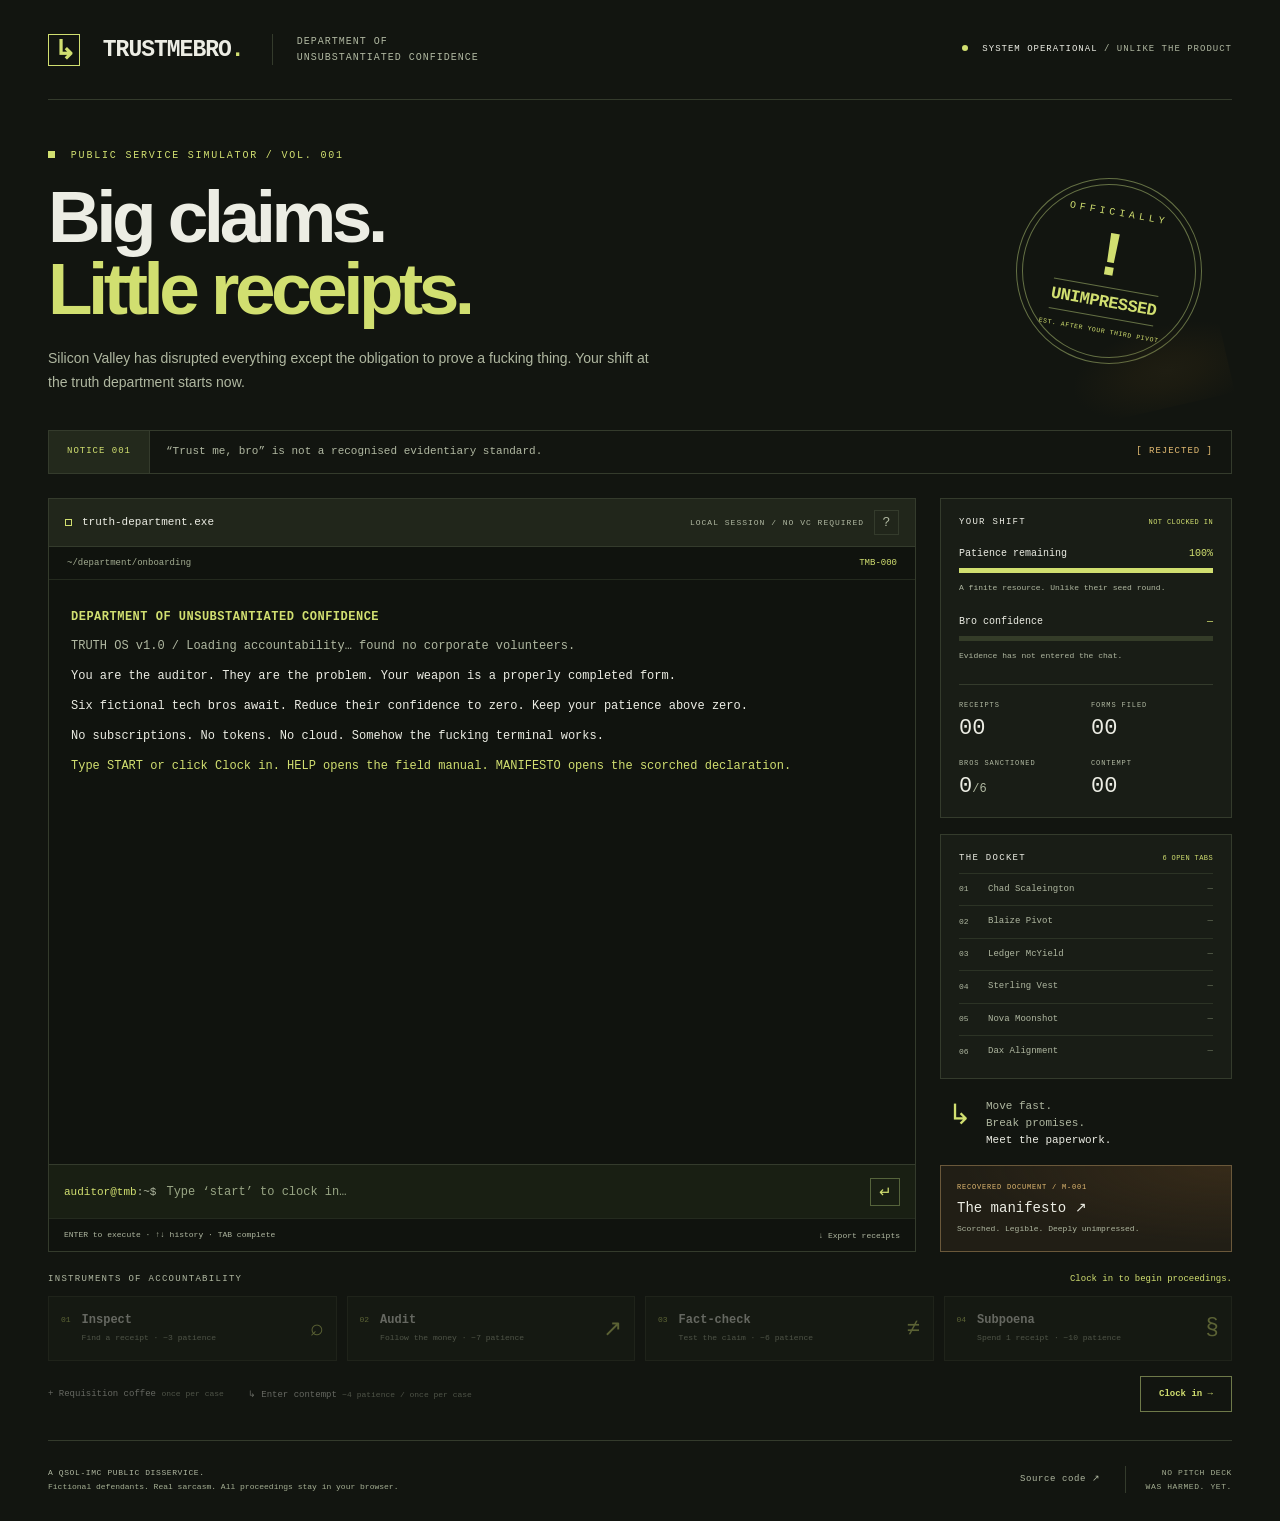
==== index.html @ b4abf9be "Build TrustMeBro terminal satire and scorched truth manifesto" ====
<!doctype html>
<html lang="en-AU">
<head>
  <meta charset="utf-8">
  <meta name="viewport" content="width=device-width, initial-scale=1">
  <meta name="theme-color" content="#121510">
  <meta name="description" content="Six tech bros. Zero receipts. A terminal game of bureaucratic warfare from the Department of Unsubstantiated Confidence.">
  <meta http-equiv="Content-Security-Policy" content="default-src 'self'; script-src 'self'; style-src 'self'; img-src 'self' data:; connect-src 'none'; object-src 'none'; base-uri 'none'; form-action 'none'">
  <title>TrustMeBro — Department of Unsubstantiated Confidence</title>
  <link rel="icon" href="./favicon.svg" type="image/svg+xml">
  <link rel="stylesheet" href="./style.css">
  <script src="./engine.js" defer></script>
  <script src="./app.js" defer></script>
</head>
<body>
  <div class="page-shell">
    <header class="masthead">
      <a class="wordmark" href="./" aria-label="TrustMeBro home"><span class="wordmark-icon" aria-hidden="true">↳</span> TRUSTMEBRO<span class="wordmark-period">.</span></a>
      <span class="department">DEPARTMENT OF<br>UNSUBSTANTIATED CONFIDENCE</span>
      <div class="system-state"><span class="status-light" aria-hidden="true"></span> SYSTEM OPERATIONAL<span class="muted"> / UNLIKE THE PRODUCT</span></div>
    </header>

    <main>
      <section class="intro" aria-labelledby="page-title">
        <div>
          <p class="eyebrow"><span class="tiny-square" aria-hidden="true"></span> PUBLIC SERVICE SIMULATOR / VOL. 001</p>
          <h1 id="page-title">Big claims.<br><span class="outline-text">Little receipts.</span></h1>
          <p class="intro-copy">Silicon Valley has disrupted everything except the obligation to prove a fucking thing. Your shift at the truth department starts now.</p>
        </div>
        <div class="seal" aria-label="Officially unimpressed. Evidence required.">
          <div class="seal-top">OFFICIALLY</div>
          <span class="seal-mark" aria-hidden="true">!</span>
          <div class="seal-title">UNIMPRESSED</div>
          <div class="seal-bottom">EST. AFTER YOUR THIRD PIVOT</div>
        </div>
      </section>

      <div class="ticker" aria-label="Department notice">
        <span class="ticker-label">NOTICE 001</span>
        <span id="notice">“Trust me, bro” is not a recognised evidentiary standard.</span>
        <span class="ticker-end" aria-hidden="true">[ REJECTED ]</span>
      </div>

      <div class="workspace">
        <section class="terminal" aria-labelledby="terminal-title">
          <div class="terminal-chrome">
            <span class="terminal-led" aria-hidden="true"></span>
            <h2 id="terminal-title">truth-department.exe</h2>
            <span class="chrome-note">LOCAL SESSION / NO VC REQUIRED</span>
            <button class="icon-button" id="help-button" type="button" aria-label="Open field manual">?</button>
          </div>
          <div class="terminal-location"><span id="terminal-path">~/department/onboarding</span><span id="case-code">TMB-000</span></div>
          <div class="transcript" id="transcript" role="log" aria-live="polite" aria-relevant="additions" tabindex="0" aria-label="Terminal output"></div>
          <div id="outcome" class="outcome" hidden></div>
          <form class="command-form" id="command-form" autocomplete="off">
            <label class="prompt" for="command">auditor@tmb<span aria-hidden="true">:~$</span><span class="sr-only"> command</span></label>
            <input id="command" name="command" type="text" maxlength="160" spellcheck="false" autocapitalize="off" autocomplete="off" placeholder="Type ‘start’ to clock in…" aria-describedby="command-hint">
            <button class="enter-button" type="submit" aria-label="Run command">↵</button>
          </form>
          <div class="terminal-footer" id="command-hint"><span>ENTER to execute · ↑↓ history · TAB complete</span><button id="export-button" type="button">↓ Export receipts</button></div>
        </section>

        <aside class="sidebar" aria-label="Audit status">
          <section class="panel vitals">
            <div class="panel-heading"><h2>YOUR SHIFT</h2><span id="phase-badge">NOT CLOCKED IN</span></div>
            <div class="meter-label"><label for="patience-meter">Patience remaining</label><span id="patience-value">100%</span></div>
            <progress id="patience-meter" max="100" value="100">100%</progress>
            <p class="meter-footnote" id="patience-note">A finite resource. Unlike their seed round.</p>
            <div class="meter-label"><label for="defence-meter">Bro confidence</label><span id="defence-value">—</span></div>
            <progress class="bro-meter" id="defence-meter" max="100" value="0">0%</progress>
            <p class="meter-footnote" id="bro-note">Evidence has not entered the chat.</p>
            <dl class="stat-grid">
              <div><dt>RECEIPTS</dt><dd id="evidence-value">00</dd></div>
              <div><dt>FORMS FILED</dt><dd id="forms-value">00</dd></div>
              <div><dt>BROS SANCTIONED</dt><dd id="sanctions-value">0<span>/6</span></dd></div>
              <div><dt>CONTEMPT</dt><dd id="contempt-value">00</dd></div>
            </dl>
          </section>
          <section class="panel docket-panel">
            <div class="panel-heading"><h2>THE DOCKET</h2><span>6 OPEN TABS</span></div>
            <ol class="docket" id="docket"></ol>
          </section>
          <div class="motto"><span aria-hidden="true">↳</span><p>Move fast.<br>Break promises.<br><strong>Meet the paperwork.</strong></p></div>
          <a class="manifesto-link" href="./manifesto.html" target="_blank" rel="noopener noreferrer"><span>RECOVERED DOCUMENT / M-001</span><strong>The manifesto ↗</strong><small>Scorched. Legible. Deeply unimpressed.</small></a>
        </aside>
      </div>

      <section class="action-bar" aria-labelledby="actions-title">
        <div class="actions-header"><h2 id="actions-title">INSTRUMENTS OF ACCOUNTABILITY</h2><span id="action-hint">Clock in to begin proceedings.</span></div>
        <div class="actions" id="actions">
          <button type="button" data-command="inspect" disabled><span class="action-key">01</span><span><strong>Inspect</strong><small>Find a receipt · −3 patience</small></span><span class="action-symbol" aria-hidden="true">⌕</span></button>
          <button type="button" data-command="audit" disabled><span class="action-key">02</span><span><strong>Audit</strong><small>Follow the money · −7 patience</small></span><span class="action-symbol" aria-hidden="true">↗</span></button>
          <button type="button" data-command="factcheck" disabled><span class="action-key">03</span><span><strong>Fact-check</strong><small>Test the claim · −6 patience</small></span><span class="action-symbol" aria-hidden="true">≠</span></button>
          <button type="button" data-command="subpoena" disabled><span class="action-key">04</span><span><strong>Subpoena</strong><small>Spend 1 receipt · −10 patience</small></span><span class="action-symbol" aria-hidden="true">§</span></button>
        </div>
        <div class="utility-actions"><button type="button" data-command="coffee" disabled>+ Requisition coffee <span>once per case</span></button><button type="button" data-command="roast" disabled>↳ Enter contempt <span>−4 patience / once per case</span></button><button type="button" data-command="start" id="primary-action">Clock in →</button></div>
      </section>

      <footer class="page-footer"><p>A QSOL-IMC PUBLIC DISSERVICE.<br><span>Fictional defendants. Real sarcasm. All proceedings stay in your browser.</span></p><a href="https://github.com/QSOLKCB/TrustMeBro" target="_blank" rel="noopener noreferrer">Source code ↗</a><p class="footer-stamp">NO PITCH DECK<br>WAS HARMED. YET.</p></footer>
    </main>
  </div>

  <dialog id="manual" aria-labelledby="manual-title">
    <div class="manual-header"><span class="eyebrow">DOCUMENT TMB-RTFM / REV. 1</span><button id="close-manual" class="icon-button" type="button" aria-label="Close field manual">×</button></div>
    <h2 id="manual-title">Weaponised administration.</h2>
    <p>Reduce each bro’s confidence to zero before your patience runs out. Six cases stand between you and a legally meaningless, emotionally satisfying verdict.</p>
    <dl class="manual-commands">
      <div><dt>inspect</dt><dd>Spend 3 patience to expose the current claim’s weakness and collect a receipt. Each claim can be inspected once.</dd></div>
      <div><dt>audit</dt><dd>Costs 7 patience. Best against creative accounting, concealed costs, and valuation bullshit.</dd></div>
      <div><dt>factcheck</dt><dd>Costs 6 patience. Best against impossible promises and cherry-picked demonstrations.</dd></div>
      <div><dt>subpoena</dt><dd>Costs 10 patience and one receipt. Best against secret records, missing consent, and conveniently misplaced documents.</dd></div>
      <div><dt>coffee / roast</dt><dd>Coffee restores 18 patience once per case. Roast knocks off 8 confidence for 4 patience, once per case. Contempt is a badge of office.</dd></div>
      <div><dt>next / restart</dt><dd>File the next case after a sanction, or start the whole shift again. Closing a case restores 16 patience.</dd></div>
      <div><dt>status / help / clear</dt><dd>Read your status, open this manual, or clear the visible terminal. Export still includes the complete shift.</dd></div>
      <div><dt>manifesto</dt><dd>Open the scorched declaration in a new tab. Your shift stays here; the paper has suffered enough.</dd></div>
    </dl>
    <p class="manual-note">Match the instrument to the claim for more damage. Inspecting first also gives a damage bonus. Claims rotate after an attack; receipts carry across cases. Read before swinging the stapler.</p>
    <button class="manual-done" id="manual-done" type="button">Understood. Where’s the stapler? →</button>
  </dialog>
  <noscript><p class="noscript">This game needs JavaScript to run. The bros have already claimed that makes it AGI.</p></noscript>
</body>
</html>
---- style.css ----
:root{color-scheme:dark;--bg:#121510;--panel:#191d16;--terminal:#10130e;--line:#343b2c;--text:#ecede4;--muted:#b0b8a1;--acid:#d1df70;--amber:#e3bb72;--red:#ed947e;--mono:'SFMono-Regular',Consolas,'Liberation Mono',monospace;--sans:Arial,Helvetica,sans-serif}
*{box-sizing:border-box}body{margin:0;background:var(--bg);color:var(--text);font-family:var(--sans);font-size:15px}button,input,a{-webkit-tap-highlight-color:transparent}button,input{font:inherit}button,a,input,dialog:focus{outline-offset:5px}button:focus-visible,a:focus-visible,input:focus-visible,[tabindex]:focus-visible{outline:2px solid var(--acid)}button{cursor:pointer}button:disabled{cursor:not-allowed;opacity:.38}a{color:inherit}button{color:var(--text)}[hidden]{display:none!important}.page-shell{max-width:1480px;margin:0 auto;padding:0 48px}.masthead{height:100px;display:flex;align-items:center;border-bottom:1px solid var(--line);gap:28px}.wordmark{text-decoration:none;font-family:var(--mono);font-weight:800;font-size:23px;letter-spacing:-1px;white-space:nowrap}.wordmark-icon{display:inline-grid;place-items:center;width:32px;height:32px;border:1px solid var(--acid);color:var(--acid);margin-right:10px;font-size:26px;vertical-align:middle}.wordmark-period{color:var(--acid)}.department{font:10px/1.55 var(--mono);letter-spacing:1px;color:var(--muted);border-left:1px solid var(--line);padding-left:24px}.system-state{margin-left:auto;font:9px/1.5 var(--mono);letter-spacing:1px}.muted{color:var(--muted)}.status-light{display:inline-block;width:6px;height:6px;border-radius:50%;background:var(--acid);margin-right:8px}.intro{display:flex;justify-content:space-between;align-items:center;gap:40px;padding:48px 0 36px}.eyebrow{font:10px/1.5 var(--mono);letter-spacing:1.8px;color:var(--acid);margin:0 0 18px}.tiny-square{display:inline-block;background:var(--acid);width:7px;height:7px;margin-right:8px}h1{font-size:clamp(48px,5.7vw,82px);font-weight:800;line-height:.99;letter-spacing:-4.5px;margin:0}.outline-text{color:var(--acid)}.intro-copy{max-width:615px;font-size:14px;line-height:1.65;color:var(--muted);margin:22px 0 0}.seal{width:186px;height:186px;border:1px solid #647044;outline:1px solid #647044;outline-offset:-7px;border-radius:50%;display:flex;flex-direction:column;align-items:center;justify-content:center;color:var(--acid);transform:rotate(10deg);flex-shrink:0;margin-right:30px}.seal-top{font:10px var(--mono);letter-spacing:4px}.seal-mark{font:bold 61px/.95 var(--sans);padding:8px 0 4px}.seal-title{font:bold 17px var(--mono);letter-spacing:-.5px;border-top:1px solid #647044;border-bottom:1px solid #647044;padding:5px 0}.seal-bottom{font:6.5px var(--mono);letter-spacing:.6px;margin-top:10px}.ticker{display:flex;align-items:center;border:1px solid var(--line);font:11px/1.5 var(--mono);margin-bottom:24px;min-height:44px}.ticker-label{color:var(--acid);align-self:stretch;display:flex;align-items:center;padding:12px 18px;background:#23291c;white-space:nowrap;border-right:1px solid var(--line);font-size:9px;letter-spacing:1px}.ticker #notice{padding:10px 16px;color:var(--muted)}.ticker-end{margin-left:auto;padding:0 18px;white-space:nowrap;color:var(--amber);font-size:9px;letter-spacing:1px}.workspace{display:grid;grid-template-columns:minmax(0,1fr) 292px;gap:24px}.terminal{border:1px solid var(--line);background:var(--terminal);min-width:0;display:flex;flex-direction:column}.terminal-chrome{display:flex;gap:10px;align-items:center;padding:11px 16px;background:#21261b;border-bottom:1px solid var(--line);min-height:45px}.terminal-led{width:7px;height:7px;border:1px solid var(--acid)}.terminal h2{font:11px var(--mono);font-weight:normal;margin:0}.chrome-note{margin-left:auto;color:var(--muted);font:8px var(--mono);letter-spacing:1px}.icon-button{width:25px;height:25px;border:1px solid var(--line);background:transparent;font:13px var(--mono);color:var(--muted)}.icon-button:hover{border-color:var(--acid);color:var(--acid)}.terminal-location{display:flex;justify-content:space-between;gap:10px;padding:11px 18px;border-bottom:1px solid #242a1e;font:9px var(--mono);color:#a3ad92}.terminal-location span:last-child{color:var(--acid)}.transcript{height:380px;overflow:auto;overscroll-behavior:contain;padding:22px;scrollbar-width:thin;scrollbar-color:#475137 var(--terminal);font:12px/1.65 var(--mono)}.log-line{margin:0 0 10px;white-space:pre-wrap;overflow-wrap:anywhere}.log-line:last-child{margin-bottom:0}.log-line.system{color:var(--muted)}.log-line.heading{color:var(--acid);font-weight:700;letter-spacing:.5px;padding-top:6px}.log-line.quote{color:var(--amber);border-left:2px solid #77633e;padding-left:12px;margin:14px 0}.log-line.receipt{color:var(--acid)}.log-line.error{color:var(--red)}.log-line.command{color:#8d9979;margin-top:16px}.log-line.result{color:var(--text)}.log-line.stamp{display:inline-block;border:1px solid var(--acid);padding:6px 12px;color:var(--acid);font-weight:bold;letter-spacing:2px;margin-top:5px}.log-line small{font:inherit}.command-form{display:flex;align-items:center;gap:10px;background:#191f13;border-top:1px solid var(--line);padding:11px 15px;margin-top:auto;min-height:54px}.prompt{font:11px var(--mono);color:var(--acid);white-space:nowrap}.prompt span:not(.sr-only){color:var(--muted)}.command-form input{width:100%;min-width:0;border:0;background:transparent;color:var(--text);font:12px var(--mono);padding:7px 0;border-radius:0}.command-form input::placeholder{color:#98a584}.enter-button{flex-shrink:0;border:1px solid #55633b;background:transparent;color:var(--acid);width:30px;height:28px}.enter-button:hover{background:#2c351f}.terminal-footer{display:flex;justify-content:space-between;gap:10px;padding:10px 15px;font:8px/1.5 var(--mono);color:var(--muted);border-top:1px solid #242a1e}.terminal-footer button{background:transparent;border:0;color:var(--muted);font:8px var(--mono);padding:0}.terminal-footer button:hover{color:var(--acid)}.sidebar{display:flex;flex-direction:column;gap:16px}.panel{background:var(--panel);border:1px solid var(--line);padding:18px}.panel-heading{display:flex;justify-content:space-between;align-items:center;gap:8px;margin-bottom:21px}.panel-heading h2{font:9px var(--mono);letter-spacing:1.3px;margin:0;color:var(--text)}.panel-heading>span{color:var(--acid);font:7px var(--mono);text-align:right;letter-spacing:.4px}.meter-label{display:flex;align-items:center;justify-content:space-between;font:10px var(--mono);margin:0 0 9px;gap:10px}.meter-label span{color:var(--acid)}progress{appearance:none;-webkit-appearance:none;display:block;width:100%;height:5px;border:0;background:#343c28;accent-color:var(--acid)}progress::-webkit-progress-bar{background:#343c28}progress::-webkit-progress-value{background:var(--acid)}progress::-moz-progress-bar{background:var(--acid)}progress.bro-meter::-webkit-progress-value{background:var(--amber)}progress.bro-meter::-moz-progress-bar{background:var(--amber)}.meter-footnote{font:8px/1.5 var(--mono);color:var(--muted);margin:9px 0 22px}.stat-grid{margin:0;display:grid;grid-template-columns:1fr 1fr;border-top:1px solid var(--line);gap:18px 10px;padding-top:16px}.stat-grid dt{font:7px var(--mono);letter-spacing:.9px;color:var(--muted);margin-bottom:7px}.stat-grid dd{font:22px var(--mono);margin:0}.stat-grid dd span{color:var(--muted);font-size:12px}.docket-panel{padding-bottom:10px}.docket-panel .panel-heading{margin-bottom:10px}.docket{list-style:none;padding:0;margin:0}.docket li{display:flex;gap:9px;align-items:center;font:9px/1.5 var(--mono);padding:9px 0;border-top:1px solid #2c3325;color:var(--muted)}.docket .docket-number{font-size:8px;min-width:20px}.docket .docket-name{flex:1}.docket .docket-symbol{color:#6a745b}.docket li.active{color:var(--acid)}.docket li.closed .docket-name{text-decoration:line-through;text-decoration-color:#707d4c}.docket li.closed .docket-symbol{color:var(--acid)}.motto{display:flex;gap:15px;padding:3px 0 0 8px;color:var(--muted)}.motto>span{color:var(--acid);font:28px var(--mono)}.motto p{font:11px/1.55 var(--mono);margin:0}.motto strong{color:var(--text);font-weight:normal}.action-bar{padding:22px 0 0}.actions-header{display:flex;align-items:center;justify-content:space-between;gap:15px;margin-bottom:12px}.actions-header h2{font:9px var(--mono);letter-spacing:1.3px;color:var(--muted);margin:0}.actions-header>span{font:9px var(--mono);color:var(--acid)}.actions{display:grid;grid-template-columns:repeat(4,minmax(0,1fr));gap:10px}.actions>button{background:#1c2216;border:1px solid var(--line);display:flex;align-items:center;gap:11px;text-align:left;padding:16px 12px;min-width:0;transition:background .15s,border-color .15s}.actions>button:not(:disabled):hover{background:#2b351c;border-color:#8c9a57}.action-key{align-self:flex-start;color:var(--acid);font:8px var(--mono);padding-top:2px}.actions strong{font:12px var(--mono);display:block;font-weight:700}.actions small{font:8px/1.5 var(--mono);display:block;color:var(--muted);margin-top:5px}.action-symbol{font:23px var(--mono);color:var(--acid);margin-left:auto}.utility-actions{display:flex;gap:24px;align-items:center;margin-top:15px}.utility-actions button{background:transparent;border:0;font:9px var(--mono);padding:8px 0;color:var(--text)}.utility-actions button span{color:var(--muted);font-size:8px}.utility-actions button:not(:disabled):hover{color:var(--acid)}.utility-actions #primary-action{margin-left:auto;color:var(--acid);border:1px solid #6e7949;padding:12px 18px;font-weight:bold}.utility-actions #primary-action:hover{background:#2c351f}.page-footer{display:flex;align-items:center;gap:24px;padding:25px 0 28px;margin-top:28px;border-top:1px solid var(--line);color:var(--muted);font:8px/1.7 var(--mono);letter-spacing:.6px}.page-footer p{margin:0}.page-footer p span{letter-spacing:0;color:#a5af93}.page-footer>a{margin-left:auto;color:var(--muted);text-decoration:none;white-space:nowrap;font-size:9px}.page-footer>a:hover{color:var(--acid)}.footer-stamp{text-align:right;color:#a5af93;border-left:1px solid var(--line);padding-left:20px}.outcome{border-top:1px solid var(--line);padding:18px 22px;background:#242d17}.outcome p{font:10px/1.6 var(--mono);margin:0;color:var(--muted)}.outcome h3{font:bold 24px/1.15 var(--sans);margin:6px 0 8px;letter-spacing:-.5px;color:var(--acid)}.outcome.lost{background:#2a2118}.outcome.lost h3{color:var(--amber)}dialog{background:var(--panel);border:1px solid #667340;color:var(--text);width:min(630px,calc(100% - 32px));padding:26px;max-height:85vh;overflow:auto}dialog::backdrop{background:#050703d9}dialog h2{font-size:28px;letter-spacing:-1px;margin:14px 0}dialog p{font:12px/1.65 var(--mono);color:var(--muted)}.manual-header{display:flex;align-items:center;justify-content:space-between;gap:10px}.manual-header .eyebrow{margin:0;font-size:8px}.manual-commands{font:11px/1.6 var(--mono);margin:24px 0}.manual-commands>div{display:grid;grid-template-columns:145px 1fr;gap:15px;border-top:1px solid var(--line);padding:12px 0}.manual-commands dt{color:var(--acid)}.manual-commands dd{margin:0;color:var(--muted)}.manual-note{border-left:2px solid var(--acid);padding-left:12px}.manual-done{background:var(--acid);color:var(--bg);border:0;padding:13px 16px;font:11px var(--mono);margin-top:8px}.sr-only{position:absolute;width:1px;height:1px;padding:0;margin:-1px;overflow:hidden;clip:rect(0,0,0,0);white-space:nowrap;border:0}.noscript{background:var(--amber);color:#121510;position:fixed;bottom:0;left:0;right:0;padding:20px;text-align:center;margin:0}
@media(min-width:1450px){.transcript{height:410px}}@media(max-width:1100px){.page-shell{padding:0 28px}.system-state .muted{display:none}.workspace{grid-template-columns:minmax(0,1fr) 260px;gap:18px}.actions>button{gap:8px;padding:14px 10px}.action-symbol{display:none}.seal{margin-right:15px;width:160px;height:160px}.seal-title{font-size:15px}.seal-mark{font-size:52px}.seal-bottom{font-size:5.7px}.utility-actions{gap:18px}}@media(max-width:820px){.page-shell{padding:0 22px}.masthead{height:80px;gap:18px}.wordmark{font-size:20px}.department{font-size:8px;padding-left:18px}.system-state{display:none}.intro{padding:36px 0 30px;gap:25px}h1{font-size:59px;letter-spacing:-3px}.intro-copy{font-size:13px}.seal{width:130px;height:130px;margin-right:5px}.seal-top{font-size:8px;letter-spacing:2px}.seal-title{font-size:12px}.seal-mark{font-size:43px}.seal-bottom{font-size:4.5px}.workspace{grid-template-columns:minmax(0,1fr)}.sidebar{display:grid;grid-template-columns:1fr 1fr;gap:16px}.motto{display:none}.docket li{padding:12px 0}.transcript{height:355px}.actions{grid-template-columns:1fr 1fr}.action-symbol{display:block}.actions small{font-size:9px}.action-bar{padding-top:20px}.actions-header{align-items:flex-start}.utility-actions{flex-wrap:wrap;gap:6px 20px}.footer-stamp{display:none}}@media(max-width:520px){.page-shell{padding:0 16px}.masthead{height:70px;gap:12px}.wordmark{font-size:18px}.wordmark-icon{width:26px;height:26px;font-size:22px;margin-right:4px}.department{font-size:6.5px;letter-spacing:.5px;padding-left:12px}.intro{padding:29px 0 25px}.eyebrow{font-size:8px;letter-spacing:1px;margin-bottom:15px}h1{font-size:49px;letter-spacing:-2.6px}.intro-copy{font-size:12px;margin-top:17px;line-height:1.7}.seal{display:none}.ticker{font-size:9px;margin-bottom:16px}.ticker-label{padding:9px;font-size:7px}.ticker #notice{padding:10px}.ticker-end{display:none}.terminal-chrome{padding:10px 12px}.chrome-note{font-size:6px;letter-spacing:.2px}.terminal h2{font-size:9px}.terminal-location{padding:10px 12px;font-size:8px}.transcript{padding:16px;height:355px;font-size:11px;line-height:1.7}.command-form{padding:9px 10px;gap:7px}.prompt{font-size:9px}.command-form input{font-size:10px}.terminal-footer{padding:10px;font-size:7px;gap:6px}.terminal-footer button{font-size:7px;white-space:nowrap}.sidebar{gap:12px}.panel{padding:13px}.panel-heading{margin-bottom:15px}.panel-heading h2{font-size:8px;letter-spacing:.5px}.panel-heading>span{font-size:6px}.meter-label{font-size:8px}.meter-footnote{font-size:7px;margin-bottom:17px}.stat-grid{gap:14px 8px}.stat-grid dt{font-size:6px;letter-spacing:.3px}.stat-grid dd{font-size:19px}.docket li{font-size:8px;padding:12px 0;gap:4px}.docket .docket-number{min-width:14px;font-size:7px}.docket .docket-symbol{font-size:7px}.actions-header{display:block}.actions-header h2{font-size:8px}.actions-header>span{display:block;font-size:8px;margin-top:8px;line-height:1.5}.actions{gap:8px}.actions>button{padding:13px 9px;gap:7px}.actions strong{font-size:11px}.actions small{font-size:7px}.action-symbol{font-size:19px}.utility-actions{gap:3px 13px}.utility-actions button{font-size:8px;line-height:1.6}.utility-actions button span{display:block;font-size:7px}.utility-actions #primary-action{font-size:9px;padding:11px 13px}.page-footer{font-size:7px;letter-spacing:.2px;gap:10px;padding-top:20px;margin-top:22px;align-items:flex-start}.page-footer>a{font-size:8px}.outcome{padding:16px}.outcome h3{font-size:22px}.manual-commands>div{grid-template-columns:1fr;gap:5px}dialog{padding:20px}dialog h2{font-size:25px}}
@media(prefers-reduced-motion:reduce){*{scroll-behavior:auto!important;transition:none!important}}
.manifesto-link{display:block;border:1px solid #6a583a;background:radial-gradient(ellipse at 100% 0,#61442255,transparent 65%),#211e15;padding:16px;text-decoration:none}.manifesto-link>span{display:block;font:7px/1.5 var(--mono);color:var(--amber);letter-spacing:.8px}.manifesto-link strong{display:block;font:14px var(--mono);color:var(--text);margin:7px 0}.manifesto-link small{display:block;font:8px/1.5 var(--mono);color:var(--muted)}.manifesto-link:hover{border-color:var(--amber)}.intro{position:relative}.intro::after{content:'';position:absolute;pointer-events:none;right:5px;bottom:17px;width:175px;height:90px;background:radial-gradient(ellipse at 65% 60%,#ae7c2a14 0,#5c421321 21%,transparent 60%);transform:rotate(-13deg)}.back-link{font:10px/1.5 var(--mono);color:var(--acid);text-decoration:none;margin-left:auto}.back-link:hover{text-decoration:underline}.manifesto-main{max-width:1020px;margin:40px auto}.recovery-strip{display:flex;align-items:center;justify-content:space-between;gap:24px;margin:0 0 22px}.recovery-strip .eyebrow{margin:0;font-size:9px}.damage-stamp{font:8px/1.6 var(--mono);color:var(--amber);letter-spacing:.7px;text-align:right}.manifesto-paper{position:relative;background:radial-gradient(ellipse at 0 2%,#372313 0,#7c4825 1.4%,#ab7950 2.5%,transparent 6%),radial-gradient(ellipse at 100% 38%,#2e2117 0,#5d3a21 1%,#ae7c4c 2.3%,transparent 5%),radial-gradient(ellipse at 2% 100%,#211911 0,#734425 2%,#a57c4a 3.5%,transparent 7%),radial-gradient(ellipse at 100% 100%,#392417 0,#906237 1.8%,transparent 5%),linear-gradient(100deg,#c9b58f,#dfcfac 35%,#d6c49d 80%,#b8a17e);color:#292319;padding:54px 68px 40px;border:1px solid #765335;box-shadow:0 0 0 3px #291e16,0 10px 40px #0006,inset 0 0 25px #502e2170;clip-path:polygon(0 0,98% 0,99% .2%,100% 0,100% 14%,99.4% 14.4%,100% 14.8%,100% 37.3%,99% 37.5%,99.6% 38.1%,98.8% 38.5%,100% 39%,100% 70%,99.4% 70.2%,100% 70.5%,100% 99.7%,98% 100%,.7% 100%,1.2% 98.7%,0 98.3%,.4% 97.5%,0 96.7%,0 3%,1% 2.8%,.5% 2.1%,1.3% 1.7%,0 1.3%)}.manifesto-paper::before{content:'';position:absolute;inset:0;pointer-events:none;background:radial-gradient(ellipse at 9% 0,#38251166,transparent 9%),radial-gradient(ellipse at 91% 40%,#7a422211,transparent 20%),radial-gradient(ellipse at 0 93%,#38251188,transparent 9%);box-shadow:inset 7px 0 12px #38251150,inset -6px 0 12px #38251140}.paper-meta{display:flex;justify-content:space-between;gap:20px;padding-bottom:15px;border-bottom:1px solid #827657;font:7px/1.6 var(--mono);letter-spacing:.8px}.paper-kicker{font:11px/1.5 var(--mono);letter-spacing:1px;text-transform:uppercase;margin:34px 0 16px;color:#4f432b}.manifesto-paper h1{font-size:clamp(37px,5vw,65px);line-height:1.04;letter-spacing:-3px}.manifesto-paper h1 span{color:#834a2a}.paper-deck{font:15px/1.65 var(--mono);margin:24px 0 25px;max-width:740px}.paper-stamp{display:inline-block;color:#7e3a23;border:3px double #7e3a23;padding:10px 16px;font:bold 13px var(--mono);letter-spacing:2px;transform:rotate(-3deg);margin:0 0 26px;opacity:.92}.manifesto-article{padding:25px 0;border-top:1px solid #9a8a66}.article-number{font:8px/1.5 var(--mono);color:#604e2d;letter-spacing:1.6px}.manifesto-article h2{font:800 26px/1.15 var(--sans);letter-spacing:-.6px;margin:10px 0 17px}.manifesto-article p,.final-order p{font:13px/1.8 var(--mono);margin:14px 0 0;max-width:760px}.final-order{border:2px solid #57361f;border-left:7px solid #57361f;background:#88632c13;padding:26px;margin:20px 0 32px}.final-order h2{font:bold 52px/1.1 var(--sans);letter-spacing:-2px;margin:10px 0 17px;color:#713b24}.final-order strong{font-weight:bold;letter-spacing:2px;color:#713b24}.paper-signature{display:flex;justify-content:space-between;gap:20px;border-top:1px solid #9a8a66;padding-top:18px;font:7px/1.7 var(--mono);text-transform:uppercase;letter-spacing:.6px}.paper-signature span:last-child{text-align:right}.manifesto-afterword{display:flex;align-items:center;justify-content:space-between;gap:28px;padding:22px 0}.manifesto-afterword p{font:9px/1.7 var(--mono);max-width:600px;color:var(--muted);margin:0}.manifesto-afterword a{white-space:nowrap}
@media(max-width:820px){.manifesto-link{grid-column:1/-1;padding:13px 16px}.manifesto-link strong{margin:6px 0}.manifesto-paper{padding:42px}.manifesto-main{margin-top:28px}.recovery-strip{align-items:flex-start}.manifesto-afterword{flex-direction:column;align-items:flex-start;gap:16px}.manifesto-afterword .back-link{margin-left:0}}@media(max-width:520px){.manifesto-link small{font-size:8px}.manifesto-page .department{display:none}.manifesto-page .back-link{font-size:8px}.recovery-strip{display:block}.recovery-strip .eyebrow{font-size:7px}.damage-stamp{display:block;text-align:left;font-size:7px;margin-top:10px}.manifesto-paper{padding:31px 24px 25px}.paper-meta{display:block;font-size:6px;letter-spacing:.3px}.paper-meta span{display:block;margin-bottom:5px}.paper-kicker{font-size:8px;letter-spacing:.5px;margin-top:24px}.manifesto-paper h1{font-size:38px;letter-spacing:-1.8px}.paper-deck{font-size:11px;line-height:1.8;margin:19px 0}.paper-stamp{font-size:8px;letter-spacing:1.2px;padding:9px 10px;margin:5px 0 17px}.manifesto-article{padding:21px 0}.manifesto-article h2{font-size:23px}.manifesto-article p,.final-order p{font-size:11px;line-height:1.85}.article-number{font-size:7px}.final-order{padding:19px 16px}.final-order h2{font-size:36px;letter-spacing:-1.2px}.paper-signature{display:block;font-size:6px}.paper-signature span{display:block}.paper-signature span:last-child{text-align:left;margin-top:10px}.manifesto-afterword p{font-size:8px}.intro::after{display:none}}
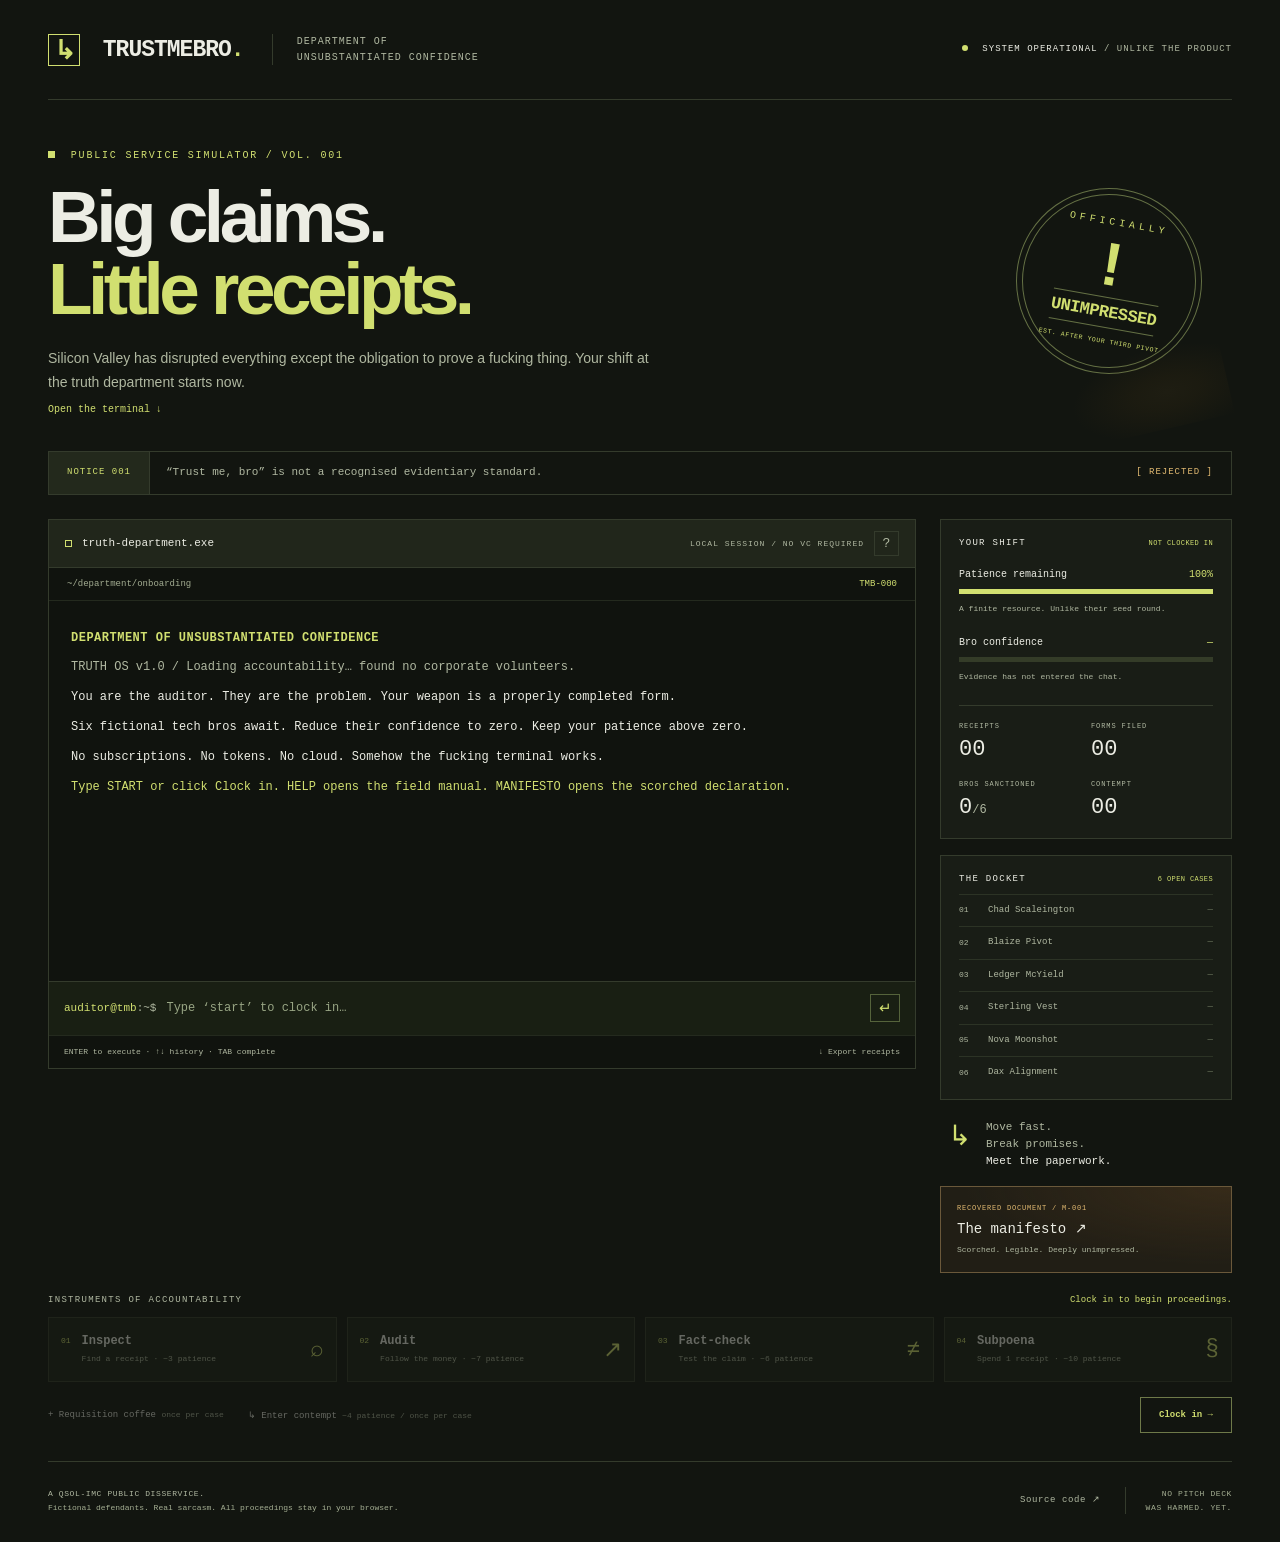
==== commit 46cd8480: "Polish terminal access and docket status after browser verification" ====
--- a/index.html
+++ b/index.html
@@ -26,6 +26,7 @@
           <p class="eyebrow"><span class="tiny-square" aria-hidden="true"></span> PUBLIC SERVICE SIMULATOR / VOL. 001</p>
           <h1 id="page-title">Big claims.<br><span class="outline-text">Little receipts.</span></h1>
           <p class="intro-copy">Silicon Valley has disrupted everything except the obligation to prove a fucking thing. Your shift at the truth department starts now.</p>
+          <a class="terminal-jump" href="#terminal-title">Open the terminal ↓</a>
         </div>
         <div class="seal" aria-label="Officially unimpressed. Evidence required.">
           <div class="seal-top">OFFICIALLY</div>
@@ -77,7 +78,7 @@
             </dl>
           </section>
           <section class="panel docket-panel">
-            <div class="panel-heading"><h2>THE DOCKET</h2><span>6 OPEN TABS</span></div>
+            <div class="panel-heading"><h2>THE DOCKET</h2><span id="docket-open">6 OPEN CASES</span></div>
             <ol class="docket" id="docket"></ol>
           </section>
           <div class="motto"><span aria-hidden="true">↳</span><p>Move fast.<br>Break promises.<br><strong>Meet the paperwork.</strong></p></div>
--- a/style.css
+++ b/style.css
@@ -2,5 +2,6 @@
 *{box-sizing:border-box}body{margin:0;background:var(--bg);color:var(--text);font-family:var(--sans);font-size:15px}button,input,a{-webkit-tap-highlight-color:transparent}button,input{font:inherit}button,a,input,dialog:focus{outline-offset:5px}button:focus-visible,a:focus-visible,input:focus-visible,[tabindex]:focus-visible{outline:2px solid var(--acid)}button{cursor:pointer}button:disabled{cursor:not-allowed;opacity:.38}a{color:inherit}button{color:var(--text)}[hidden]{display:none!important}.page-shell{max-width:1480px;margin:0 auto;padding:0 48px}.masthead{height:100px;display:flex;align-items:center;border-bottom:1px solid var(--line);gap:28px}.wordmark{text-decoration:none;font-family:var(--mono);font-weight:800;font-size:23px;letter-spacing:-1px;white-space:nowrap}.wordmark-icon{display:inline-grid;place-items:center;width:32px;height:32px;border:1px solid var(--acid);color:var(--acid);margin-right:10px;font-size:26px;vertical-align:middle}.wordmark-period{color:var(--acid)}.department{font:10px/1.55 var(--mono);letter-spacing:1px;color:var(--muted);border-left:1px solid var(--line);padding-left:24px}.system-state{margin-left:auto;font:9px/1.5 var(--mono);letter-spacing:1px}.muted{color:var(--muted)}.status-light{display:inline-block;width:6px;height:6px;border-radius:50%;background:var(--acid);margin-right:8px}.intro{display:flex;justify-content:space-between;align-items:center;gap:40px;padding:48px 0 36px}.eyebrow{font:10px/1.5 var(--mono);letter-spacing:1.8px;color:var(--acid);margin:0 0 18px}.tiny-square{display:inline-block;background:var(--acid);width:7px;height:7px;margin-right:8px}h1{font-size:clamp(48px,5.7vw,82px);font-weight:800;line-height:.99;letter-spacing:-4.5px;margin:0}.outline-text{color:var(--acid)}.intro-copy{max-width:615px;font-size:14px;line-height:1.65;color:var(--muted);margin:22px 0 0}.seal{width:186px;height:186px;border:1px solid #647044;outline:1px solid #647044;outline-offset:-7px;border-radius:50%;display:flex;flex-direction:column;align-items:center;justify-content:center;color:var(--acid);transform:rotate(10deg);flex-shrink:0;margin-right:30px}.seal-top{font:10px var(--mono);letter-spacing:4px}.seal-mark{font:bold 61px/.95 var(--sans);padding:8px 0 4px}.seal-title{font:bold 17px var(--mono);letter-spacing:-.5px;border-top:1px solid #647044;border-bottom:1px solid #647044;padding:5px 0}.seal-bottom{font:6.5px var(--mono);letter-spacing:.6px;margin-top:10px}.ticker{display:flex;align-items:center;border:1px solid var(--line);font:11px/1.5 var(--mono);margin-bottom:24px;min-height:44px}.ticker-label{color:var(--acid);align-self:stretch;display:flex;align-items:center;padding:12px 18px;background:#23291c;white-space:nowrap;border-right:1px solid var(--line);font-size:9px;letter-spacing:1px}.ticker #notice{padding:10px 16px;color:var(--muted)}.ticker-end{margin-left:auto;padding:0 18px;white-space:nowrap;color:var(--amber);font-size:9px;letter-spacing:1px}.workspace{display:grid;grid-template-columns:minmax(0,1fr) 292px;gap:24px}.terminal{border:1px solid var(--line);background:var(--terminal);min-width:0;display:flex;flex-direction:column}.terminal-chrome{display:flex;gap:10px;align-items:center;padding:11px 16px;background:#21261b;border-bottom:1px solid var(--line);min-height:45px}.terminal-led{width:7px;height:7px;border:1px solid var(--acid)}.terminal h2{font:11px var(--mono);font-weight:normal;margin:0}.chrome-note{margin-left:auto;color:var(--muted);font:8px var(--mono);letter-spacing:1px}.icon-button{width:25px;height:25px;border:1px solid var(--line);background:transparent;font:13px var(--mono);color:var(--muted)}.icon-button:hover{border-color:var(--acid);color:var(--acid)}.terminal-location{display:flex;justify-content:space-between;gap:10px;padding:11px 18px;border-bottom:1px solid #242a1e;font:9px var(--mono);color:#a3ad92}.terminal-location span:last-child{color:var(--acid)}.transcript{height:380px;overflow:auto;overscroll-behavior:contain;padding:22px;scrollbar-width:thin;scrollbar-color:#475137 var(--terminal);font:12px/1.65 var(--mono)}.log-line{margin:0 0 10px;white-space:pre-wrap;overflow-wrap:anywhere}.log-line:last-child{margin-bottom:0}.log-line.system{color:var(--muted)}.log-line.heading{color:var(--acid);font-weight:700;letter-spacing:.5px;padding-top:6px}.log-line.quote{color:var(--amber);border-left:2px solid #77633e;padding-left:12px;margin:14px 0}.log-line.receipt{color:var(--acid)}.log-line.error{color:var(--red)}.log-line.command{color:#8d9979;margin-top:16px}.log-line.result{color:var(--text)}.log-line.stamp{display:inline-block;border:1px solid var(--acid);padding:6px 12px;color:var(--acid);font-weight:bold;letter-spacing:2px;margin-top:5px}.log-line small{font:inherit}.command-form{display:flex;align-items:center;gap:10px;background:#191f13;border-top:1px solid var(--line);padding:11px 15px;margin-top:auto;min-height:54px}.prompt{font:11px var(--mono);color:var(--acid);white-space:nowrap}.prompt span:not(.sr-only){color:var(--muted)}.command-form input{width:100%;min-width:0;border:0;background:transparent;color:var(--text);font:12px var(--mono);padding:7px 0;border-radius:0}.command-form input::placeholder{color:#98a584}.enter-button{flex-shrink:0;border:1px solid #55633b;background:transparent;color:var(--acid);width:30px;height:28px}.enter-button:hover{background:#2c351f}.terminal-footer{display:flex;justify-content:space-between;gap:10px;padding:10px 15px;font:8px/1.5 var(--mono);color:var(--muted);border-top:1px solid #242a1e}.terminal-footer button{background:transparent;border:0;color:var(--muted);font:8px var(--mono);padding:0}.terminal-footer button:hover{color:var(--acid)}.sidebar{display:flex;flex-direction:column;gap:16px}.panel{background:var(--panel);border:1px solid var(--line);padding:18px}.panel-heading{display:flex;justify-content:space-between;align-items:center;gap:8px;margin-bottom:21px}.panel-heading h2{font:9px var(--mono);letter-spacing:1.3px;margin:0;color:var(--text)}.panel-heading>span{color:var(--acid);font:7px var(--mono);text-align:right;letter-spacing:.4px}.meter-label{display:flex;align-items:center;justify-content:space-between;font:10px var(--mono);margin:0 0 9px;gap:10px}.meter-label span{color:var(--acid)}progress{appearance:none;-webkit-appearance:none;display:block;width:100%;height:5px;border:0;background:#343c28;accent-color:var(--acid)}progress::-webkit-progress-bar{background:#343c28}progress::-webkit-progress-value{background:var(--acid)}progress::-moz-progress-bar{background:var(--acid)}progress.bro-meter::-webkit-progress-value{background:var(--amber)}progress.bro-meter::-moz-progress-bar{background:var(--amber)}.meter-footnote{font:8px/1.5 var(--mono);color:var(--muted);margin:9px 0 22px}.stat-grid{margin:0;display:grid;grid-template-columns:1fr 1fr;border-top:1px solid var(--line);gap:18px 10px;padding-top:16px}.stat-grid dt{font:7px var(--mono);letter-spacing:.9px;color:var(--muted);margin-bottom:7px}.stat-grid dd{font:22px var(--mono);margin:0}.stat-grid dd span{color:var(--muted);font-size:12px}.docket-panel{padding-bottom:10px}.docket-panel .panel-heading{margin-bottom:10px}.docket{list-style:none;padding:0;margin:0}.docket li{display:flex;gap:9px;align-items:center;font:9px/1.5 var(--mono);padding:9px 0;border-top:1px solid #2c3325;color:var(--muted)}.docket .docket-number{font-size:8px;min-width:20px}.docket .docket-name{flex:1}.docket .docket-symbol{color:#6a745b}.docket li.active{color:var(--acid)}.docket li.closed .docket-name{text-decoration:line-through;text-decoration-color:#707d4c}.docket li.closed .docket-symbol{color:var(--acid)}.motto{display:flex;gap:15px;padding:3px 0 0 8px;color:var(--muted)}.motto>span{color:var(--acid);font:28px var(--mono)}.motto p{font:11px/1.55 var(--mono);margin:0}.motto strong{color:var(--text);font-weight:normal}.action-bar{padding:22px 0 0}.actions-header{display:flex;align-items:center;justify-content:space-between;gap:15px;margin-bottom:12px}.actions-header h2{font:9px var(--mono);letter-spacing:1.3px;color:var(--muted);margin:0}.actions-header>span{font:9px var(--mono);color:var(--acid)}.actions{display:grid;grid-template-columns:repeat(4,minmax(0,1fr));gap:10px}.actions>button{background:#1c2216;border:1px solid var(--line);display:flex;align-items:center;gap:11px;text-align:left;padding:16px 12px;min-width:0;transition:background .15s,border-color .15s}.actions>button:not(:disabled):hover{background:#2b351c;border-color:#8c9a57}.action-key{align-self:flex-start;color:var(--acid);font:8px var(--mono);padding-top:2px}.actions strong{font:12px var(--mono);display:block;font-weight:700}.actions small{font:8px/1.5 var(--mono);display:block;color:var(--muted);margin-top:5px}.action-symbol{font:23px var(--mono);color:var(--acid);margin-left:auto}.utility-actions{display:flex;gap:24px;align-items:center;margin-top:15px}.utility-actions button{background:transparent;border:0;font:9px var(--mono);padding:8px 0;color:var(--text)}.utility-actions button span{color:var(--muted);font-size:8px}.utility-actions button:not(:disabled):hover{color:var(--acid)}.utility-actions #primary-action{margin-left:auto;color:var(--acid);border:1px solid #6e7949;padding:12px 18px;font-weight:bold}.utility-actions #primary-action:hover{background:#2c351f}.page-footer{display:flex;align-items:center;gap:24px;padding:25px 0 28px;margin-top:28px;border-top:1px solid var(--line);color:var(--muted);font:8px/1.7 var(--mono);letter-spacing:.6px}.page-footer p{margin:0}.page-footer p span{letter-spacing:0;color:#a5af93}.page-footer>a{margin-left:auto;color:var(--muted);text-decoration:none;white-space:nowrap;font-size:9px}.page-footer>a:hover{color:var(--acid)}.footer-stamp{text-align:right;color:#a5af93;border-left:1px solid var(--line);padding-left:20px}.outcome{border-top:1px solid var(--line);padding:18px 22px;background:#242d17}.outcome p{font:10px/1.6 var(--mono);margin:0;color:var(--muted)}.outcome h3{font:bold 24px/1.15 var(--sans);margin:6px 0 8px;letter-spacing:-.5px;color:var(--acid)}.outcome.lost{background:#2a2118}.outcome.lost h3{color:var(--amber)}dialog{background:var(--panel);border:1px solid #667340;color:var(--text);width:min(630px,calc(100% - 32px));padding:26px;max-height:85vh;overflow:auto}dialog::backdrop{background:#050703d9}dialog h2{font-size:28px;letter-spacing:-1px;margin:14px 0}dialog p{font:12px/1.65 var(--mono);color:var(--muted)}.manual-header{display:flex;align-items:center;justify-content:space-between;gap:10px}.manual-header .eyebrow{margin:0;font-size:8px}.manual-commands{font:11px/1.6 var(--mono);margin:24px 0}.manual-commands>div{display:grid;grid-template-columns:145px 1fr;gap:15px;border-top:1px solid var(--line);padding:12px 0}.manual-commands dt{color:var(--acid)}.manual-commands dd{margin:0;color:var(--muted)}.manual-note{border-left:2px solid var(--acid);padding-left:12px}.manual-done{background:var(--acid);color:var(--bg);border:0;padding:13px 16px;font:11px var(--mono);margin-top:8px}.sr-only{position:absolute;width:1px;height:1px;padding:0;margin:-1px;overflow:hidden;clip:rect(0,0,0,0);white-space:nowrap;border:0}.noscript{background:var(--amber);color:#121510;position:fixed;bottom:0;left:0;right:0;padding:20px;text-align:center;margin:0}
 @media(min-width:1450px){.transcript{height:410px}}@media(max-width:1100px){.page-shell{padding:0 28px}.system-state .muted{display:none}.workspace{grid-template-columns:minmax(0,1fr) 260px;gap:18px}.actions>button{gap:8px;padding:14px 10px}.action-symbol{display:none}.seal{margin-right:15px;width:160px;height:160px}.seal-title{font-size:15px}.seal-mark{font-size:52px}.seal-bottom{font-size:5.7px}.utility-actions{gap:18px}}@media(max-width:820px){.page-shell{padding:0 22px}.masthead{height:80px;gap:18px}.wordmark{font-size:20px}.department{font-size:8px;padding-left:18px}.system-state{display:none}.intro{padding:36px 0 30px;gap:25px}h1{font-size:59px;letter-spacing:-3px}.intro-copy{font-size:13px}.seal{width:130px;height:130px;margin-right:5px}.seal-top{font-size:8px;letter-spacing:2px}.seal-title{font-size:12px}.seal-mark{font-size:43px}.seal-bottom{font-size:4.5px}.workspace{grid-template-columns:minmax(0,1fr)}.sidebar{display:grid;grid-template-columns:1fr 1fr;gap:16px}.motto{display:none}.docket li{padding:12px 0}.transcript{height:355px}.actions{grid-template-columns:1fr 1fr}.action-symbol{display:block}.actions small{font-size:9px}.action-bar{padding-top:20px}.actions-header{align-items:flex-start}.utility-actions{flex-wrap:wrap;gap:6px 20px}.footer-stamp{display:none}}@media(max-width:520px){.page-shell{padding:0 16px}.masthead{height:70px;gap:12px}.wordmark{font-size:18px}.wordmark-icon{width:26px;height:26px;font-size:22px;margin-right:4px}.department{font-size:6.5px;letter-spacing:.5px;padding-left:12px}.intro{padding:29px 0 25px}.eyebrow{font-size:8px;letter-spacing:1px;margin-bottom:15px}h1{font-size:49px;letter-spacing:-2.6px}.intro-copy{font-size:12px;margin-top:17px;line-height:1.7}.seal{display:none}.ticker{font-size:9px;margin-bottom:16px}.ticker-label{padding:9px;font-size:7px}.ticker #notice{padding:10px}.ticker-end{display:none}.terminal-chrome{padding:10px 12px}.chrome-note{font-size:6px;letter-spacing:.2px}.terminal h2{font-size:9px}.terminal-location{padding:10px 12px;font-size:8px}.transcript{padding:16px;height:355px;font-size:11px;line-height:1.7}.command-form{padding:9px 10px;gap:7px}.prompt{font-size:9px}.command-form input{font-size:10px}.terminal-footer{padding:10px;font-size:7px;gap:6px}.terminal-footer button{font-size:7px;white-space:nowrap}.sidebar{gap:12px}.panel{padding:13px}.panel-heading{margin-bottom:15px}.panel-heading h2{font-size:8px;letter-spacing:.5px}.panel-heading>span{font-size:6px}.meter-label{font-size:8px}.meter-footnote{font-size:7px;margin-bottom:17px}.stat-grid{gap:14px 8px}.stat-grid dt{font-size:6px;letter-spacing:.3px}.stat-grid dd{font-size:19px}.docket li{font-size:8px;padding:12px 0;gap:4px}.docket .docket-number{min-width:14px;font-size:7px}.docket .docket-symbol{font-size:7px}.actions-header{display:block}.actions-header h2{font-size:8px}.actions-header>span{display:block;font-size:8px;margin-top:8px;line-height:1.5}.actions{gap:8px}.actions>button{padding:13px 9px;gap:7px}.actions strong{font-size:11px}.actions small{font-size:7px}.action-symbol{font-size:19px}.utility-actions{gap:3px 13px}.utility-actions button{font-size:8px;line-height:1.6}.utility-actions button span{display:block;font-size:7px}.utility-actions #primary-action{font-size:9px;padding:11px 13px}.page-footer{font-size:7px;letter-spacing:.2px;gap:10px;padding-top:20px;margin-top:22px;align-items:flex-start}.page-footer>a{font-size:8px}.outcome{padding:16px}.outcome h3{font-size:22px}.manual-commands>div{grid-template-columns:1fr;gap:5px}dialog{padding:20px}dialog h2{font-size:25px}}
 @media(prefers-reduced-motion:reduce){*{scroll-behavior:auto!important;transition:none!important}}
+.workspace{align-items:start}.terminal-jump{display:inline-block;font:10px var(--mono);color:var(--acid);text-decoration:none;padding:10px 0 0}.terminal-jump:hover{text-decoration:underline}
 .manifesto-link{display:block;border:1px solid #6a583a;background:radial-gradient(ellipse at 100% 0,#61442255,transparent 65%),#211e15;padding:16px;text-decoration:none}.manifesto-link>span{display:block;font:7px/1.5 var(--mono);color:var(--amber);letter-spacing:.8px}.manifesto-link strong{display:block;font:14px var(--mono);color:var(--text);margin:7px 0}.manifesto-link small{display:block;font:8px/1.5 var(--mono);color:var(--muted)}.manifesto-link:hover{border-color:var(--amber)}.intro{position:relative}.intro::after{content:'';position:absolute;pointer-events:none;right:5px;bottom:17px;width:175px;height:90px;background:radial-gradient(ellipse at 65% 60%,#ae7c2a14 0,#5c421321 21%,transparent 60%);transform:rotate(-13deg)}.back-link{font:10px/1.5 var(--mono);color:var(--acid);text-decoration:none;margin-left:auto}.back-link:hover{text-decoration:underline}.manifesto-main{max-width:1020px;margin:40px auto}.recovery-strip{display:flex;align-items:center;justify-content:space-between;gap:24px;margin:0 0 22px}.recovery-strip .eyebrow{margin:0;font-size:9px}.damage-stamp{font:8px/1.6 var(--mono);color:var(--amber);letter-spacing:.7px;text-align:right}.manifesto-paper{position:relative;background:radial-gradient(ellipse at 0 2%,#372313 0,#7c4825 1.4%,#ab7950 2.5%,transparent 6%),radial-gradient(ellipse at 100% 38%,#2e2117 0,#5d3a21 1%,#ae7c4c 2.3%,transparent 5%),radial-gradient(ellipse at 2% 100%,#211911 0,#734425 2%,#a57c4a 3.5%,transparent 7%),radial-gradient(ellipse at 100% 100%,#392417 0,#906237 1.8%,transparent 5%),linear-gradient(100deg,#c9b58f,#dfcfac 35%,#d6c49d 80%,#b8a17e);color:#292319;padding:54px 68px 40px;border:1px solid #765335;box-shadow:0 0 0 3px #291e16,0 10px 40px #0006,inset 0 0 25px #502e2170;clip-path:polygon(0 0,98% 0,99% .2%,100% 0,100% 14%,99.4% 14.4%,100% 14.8%,100% 37.3%,99% 37.5%,99.6% 38.1%,98.8% 38.5%,100% 39%,100% 70%,99.4% 70.2%,100% 70.5%,100% 99.7%,98% 100%,.7% 100%,1.2% 98.7%,0 98.3%,.4% 97.5%,0 96.7%,0 3%,1% 2.8%,.5% 2.1%,1.3% 1.7%,0 1.3%)}.manifesto-paper::before{content:'';position:absolute;inset:0;pointer-events:none;background:radial-gradient(ellipse at 9% 0,#38251166,transparent 9%),radial-gradient(ellipse at 91% 40%,#7a422211,transparent 20%),radial-gradient(ellipse at 0 93%,#38251188,transparent 9%);box-shadow:inset 7px 0 12px #38251150,inset -6px 0 12px #38251140}.paper-meta{display:flex;justify-content:space-between;gap:20px;padding-bottom:15px;border-bottom:1px solid #827657;font:7px/1.6 var(--mono);letter-spacing:.8px}.paper-kicker{font:11px/1.5 var(--mono);letter-spacing:1px;text-transform:uppercase;margin:34px 0 16px;color:#4f432b}.manifesto-paper h1{font-size:clamp(37px,5vw,65px);line-height:1.04;letter-spacing:-3px}.manifesto-paper h1 span{color:#834a2a}.paper-deck{font:15px/1.65 var(--mono);margin:24px 0 25px;max-width:740px}.paper-stamp{display:inline-block;color:#7e3a23;border:3px double #7e3a23;padding:10px 16px;font:bold 13px var(--mono);letter-spacing:2px;transform:rotate(-3deg);margin:0 0 26px;opacity:.92}.manifesto-article{padding:25px 0;border-top:1px solid #9a8a66}.article-number{font:8px/1.5 var(--mono);color:#604e2d;letter-spacing:1.6px}.manifesto-article h2{font:800 26px/1.15 var(--sans);letter-spacing:-.6px;margin:10px 0 17px}.manifesto-article p,.final-order p{font:13px/1.8 var(--mono);margin:14px 0 0;max-width:760px}.final-order{border:2px solid #57361f;border-left:7px solid #57361f;background:#88632c13;padding:26px;margin:20px 0 32px}.final-order h2{font:bold 52px/1.1 var(--sans);letter-spacing:-2px;margin:10px 0 17px;color:#713b24}.final-order strong{font-weight:bold;letter-spacing:2px;color:#713b24}.paper-signature{display:flex;justify-content:space-between;gap:20px;border-top:1px solid #9a8a66;padding-top:18px;font:7px/1.7 var(--mono);text-transform:uppercase;letter-spacing:.6px}.paper-signature span:last-child{text-align:right}.manifesto-afterword{display:flex;align-items:center;justify-content:space-between;gap:28px;padding:22px 0}.manifesto-afterword p{font:9px/1.7 var(--mono);max-width:600px;color:var(--muted);margin:0}.manifesto-afterword a{white-space:nowrap}
 @media(max-width:820px){.manifesto-link{grid-column:1/-1;padding:13px 16px}.manifesto-link strong{margin:6px 0}.manifesto-paper{padding:42px}.manifesto-main{margin-top:28px}.recovery-strip{align-items:flex-start}.manifesto-afterword{flex-direction:column;align-items:flex-start;gap:16px}.manifesto-afterword .back-link{margin-left:0}}@media(max-width:520px){.manifesto-link small{font-size:8px}.manifesto-page .department{display:none}.manifesto-page .back-link{font-size:8px}.recovery-strip{display:block}.recovery-strip .eyebrow{font-size:7px}.damage-stamp{display:block;text-align:left;font-size:7px;margin-top:10px}.manifesto-paper{padding:31px 24px 25px}.paper-meta{display:block;font-size:6px;letter-spacing:.3px}.paper-meta span{display:block;margin-bottom:5px}.paper-kicker{font-size:8px;letter-spacing:.5px;margin-top:24px}.manifesto-paper h1{font-size:38px;letter-spacing:-1.8px}.paper-deck{font-size:11px;line-height:1.8;margin:19px 0}.paper-stamp{font-size:8px;letter-spacing:1.2px;padding:9px 10px;margin:5px 0 17px}.manifesto-article{padding:21px 0}.manifesto-article h2{font-size:23px}.manifesto-article p,.final-order p{font-size:11px;line-height:1.85}.article-number{font-size:7px}.final-order{padding:19px 16px}.final-order h2{font-size:36px;letter-spacing:-1.2px}.paper-signature{display:block;font-size:6px}.paper-signature span{display:block}.paper-signature span:last-child{text-align:left;margin-top:10px}.manifesto-afterword p{font-size:8px}.intro::after{display:none}}
